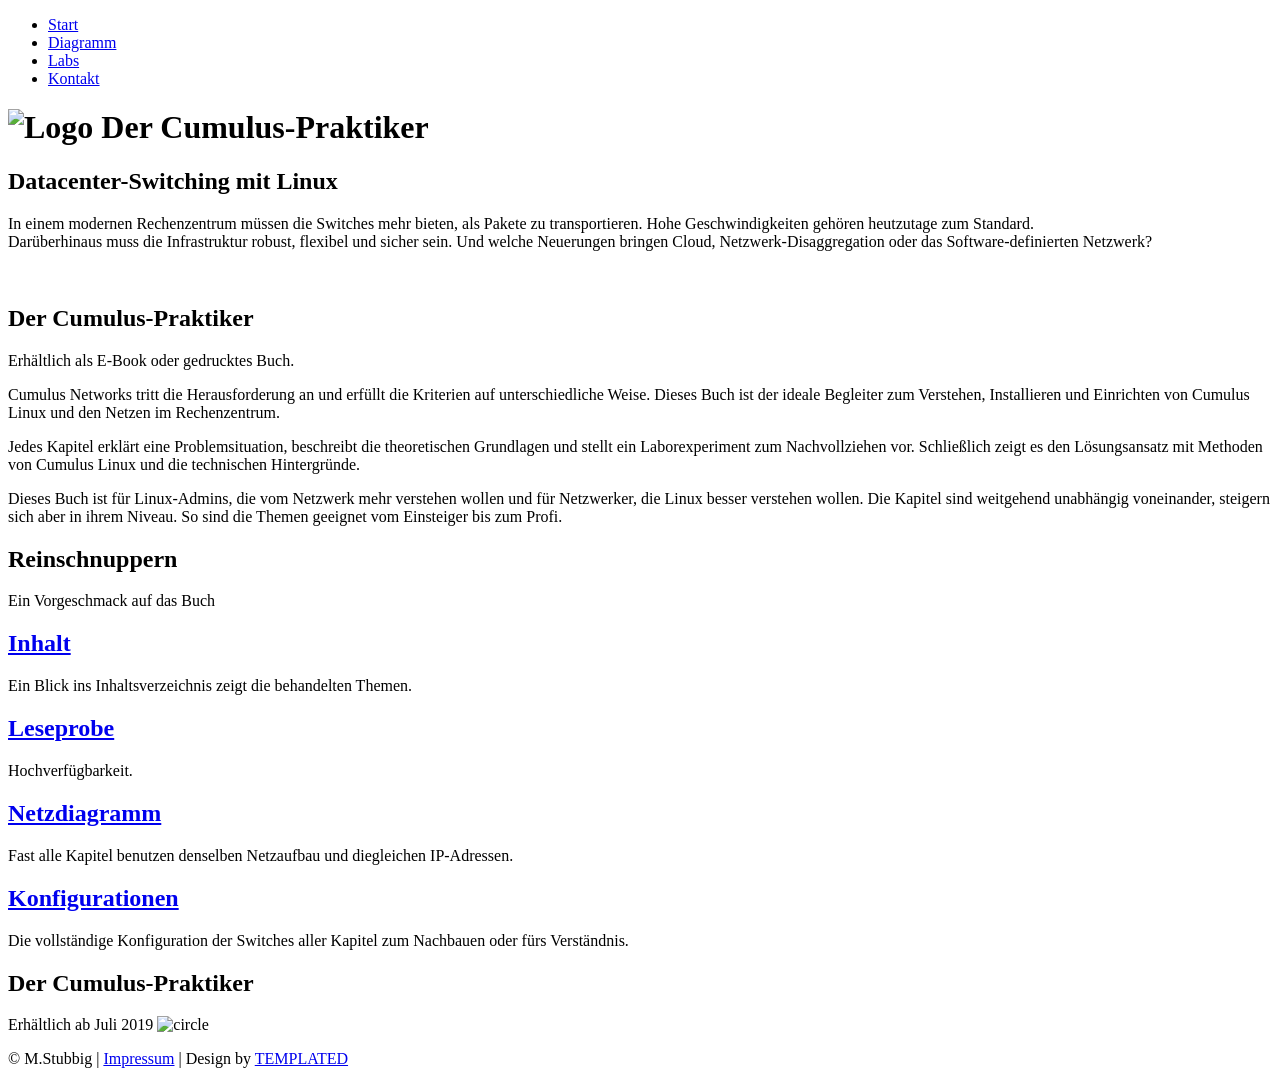
==== index.html @ 0a6387c3 "Initial" ====
<!DOCTYPE html PUBLIC "-//W3C//DTD XHTML 1.0 Strict//EN" "http://www.w3.org/TR/xhtml1/DTD/xhtml1-strict.dtd">
<!--
Design by TEMPLATED
http://templated.co
Released for free under the Creative Commons Attribution License

Name       : TwoColours 
Description: A two-column, fixed-width design with dark color scheme.
Version    : 1.0
Released   : 20130811

-->
<html xmlns="http://www.w3.org/1999/xhtml">
	<head>
		<meta http-equiv="Content-Type" content="text/html; charset=utf-8" />
		<title>Der Cumulus-Praktiker</title>
		<meta name="keywords" content="" />
		<meta name="description" content="" />
		<link href="http://fonts.googleapis.com/css?family=Source+Sans+Pro:200,300,400,600,700,900" rel="stylesheet" />
		<link href="css/default.css" rel="stylesheet" type="text/css" media="all" />
		<link href="css/fonts.css" rel="stylesheet" type="text/css" media="all" />
	</head>

	<body>
		<div id="header">
			<div id="menu" class="container">
				<ul>
					<li class="current_page_item"><a href="#" accesskey="1" title="">Start</a></li>
					<li><a href="Netzdiagramm.png" title="Netzdiagramm">Diagramm</a></li>
					<li><a href="https://github.com/der-cumulus-praktiker/der-cumulus-praktiker.github.io/tree/master/Kapitel" title="">Labs</a></li>
					<li><a href="mailto:der.cumulus.praktiker@gmail.com" title="Kontakt">Kontakt</a></li>
				</ul>
			</div>
		</div>

		<div id="logo" class="container">
			<h1>
				<img src="images/logo_256.png" width="64" alt="Logo" />
				<span>Der Cumulus-Praktiker</span>
			</h1>
		</div>

		<div id="page" class="container">
			<div id="content">
				<div class="title">
					<h2>Datacenter-Switching mit Linux</h2>
				</div>
				<p>In einem modernen Rechenzentrum müssen die Switches mehr bieten, als Pakete zu transportieren. Hohe Geschwindigkeiten gehören heutzutage zum Standard.<br/>
				Darüberhinaus muss die Infrastruktur robust, flexibel und sicher sein. Und welche Neuerungen bringen Cloud, Netzwerk-Disaggregation oder das Software-definierten Netzwerk?</p>
			</div>

			<div id="sidebar">
				<img src="images/cover.png" alt="" />
			</div>
		</div>


		<div id="portfolio-wrapper">
			<div id="portfolio" class="container">
				<div class="major">
					<h2>Der Cumulus-Praktiker</h2>
					<span class="byline">Erh&auml;ltlich als E-Book oder gedrucktes Buch.</span>
					<p>Cumulus Networks tritt die Herausforderung an und erfüllt die Kriterien auf unterschiedliche Weise. Dieses Buch ist der ideale Begleiter zum Verstehen, Installieren und Einrichten von Cumulus Linux und den Netzen im Rechenzentrum.</p>

					<p>Jedes Kapitel erklärt eine Problemsituation, beschreibt die theoretischen Grundlagen und stellt ein Laborexperiment zum Nachvollziehen vor. Schließlich zeigt es den Lösungsansatz mit Methoden von Cumulus Linux und die technischen Hintergründe.</p>

					<p>Dieses Buch ist für Linux-Admins, die vom Netzwerk mehr verstehen wollen und für Netzwerker, die Linux besser verstehen wollen. Die Kapitel sind weitgehend unabhängig voneinander, steigern sich aber in ihrem Niveau. So sind die Themen geeignet vom Einsteiger bis zum Profi.</p>
				</div>
			</div>
		</div>


		<div id="featured-wrapper">
			<div id="featured" class="container">
				<div class="major">
					<h2>Reinschnuppern</h2>
					<span class="byline">Ein Vorgeschmack auf das Buch</span>
				</div>
				<div class="column1">
					<span class="icon icon-list-ol"></span>
					<div class="title">
						<h2><a href="Inhaltsverzeichnis.pdf">Inhalt</a></h2>
						<span class="byline">Ein Blick ins Inhaltsverzeichnis zeigt die behandelten Themen.</span>
					</div>
				</div>
				<div class="column2">
					<span class="icon icon-book"></span>
					<div class="title">
						<h2><a href="Leseprobe_12carp.pdf">Leseprobe</a></h2>
						<span class="byline">Hochverf&uuml;gbarkeit.</span>
					</div>
				</div>
				<div class="column3">
					<span class="icon icon-globe"></span>
					<div class="title">
						<h2><a href="Netzdiagramm.pdf">Netzdiagramm</a></h2>
						<span class="byline">Fast alle Kapitel benutzen denselben Netzaufbau und diegleichen IP-Adressen.</span>
					</div>
				</div>
				<div class="column4">
					<span class="icon icon-asterisk"></span>
					<div class="title">
						<h2><a href="https://github.com/der-cumulus-praktiker/der-cumulus-praktiker.github.io/tree/master/Kapitel">Konfigurationen</a></h2>
						<span class="byline">Die vollst&auml;ndige Konfiguration der Switches aller Kapitel zum Nachbauen oder f&uuml;rs Verst&auml;ndnis.</span>
					</div>
				</div>
			</div>
		</div>


		<div id="copyright-wrapper">
			<div id="copyright" class="container">
				<div class="major">
					<h2>Der Cumulus-Praktiker</h2>
					<span class="byline">Erhältlich ab Juli 2019</span>
					<img src='images/logo_256.png' alt='circle' width='128px' />
				</div>
				<p>&copy; M.Stubbig | <a href="https://github.com/der-cumulus-praktiker/der-cumulus-praktiker.github.io/blob/master/Impressum.md">Impressum</a> | Design by <a href="http://templated.co" rel="nofollow">TEMPLATED</a></p>
			</div>
		</div>
	</body>
</html>
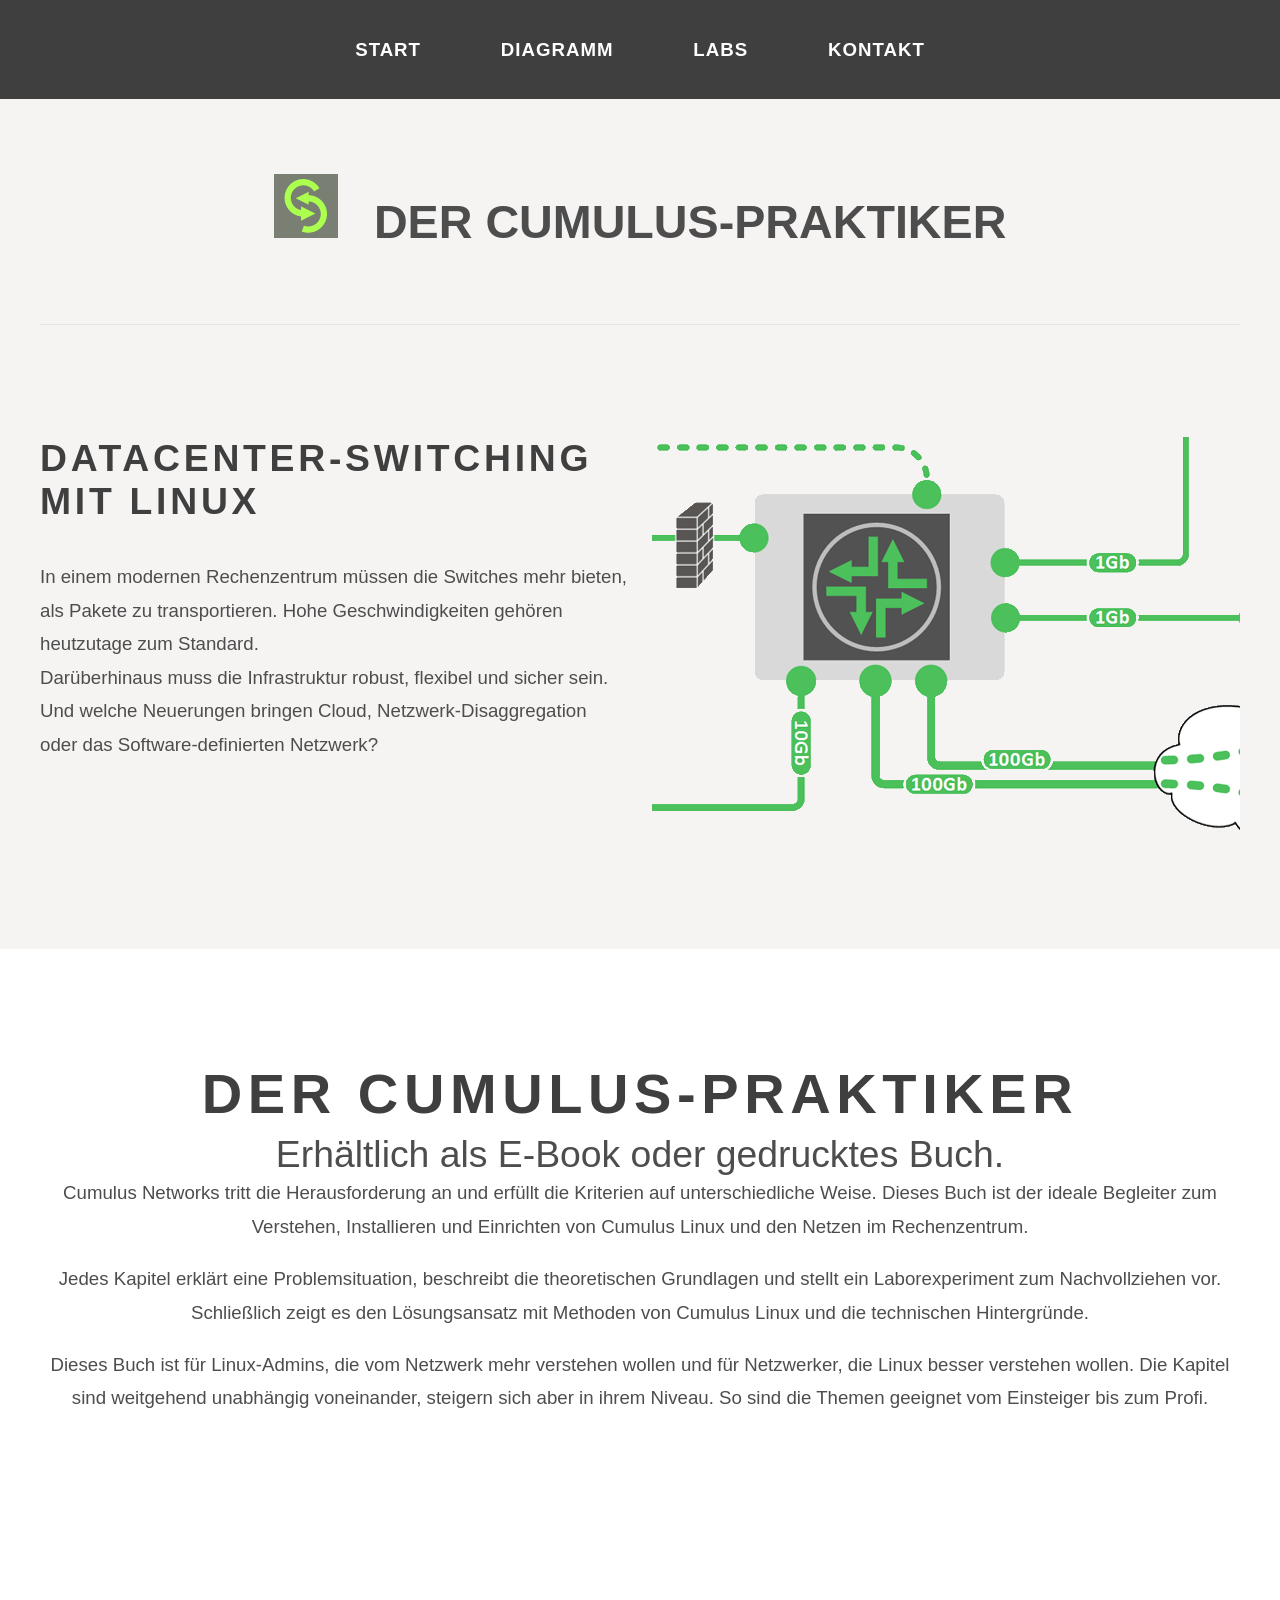
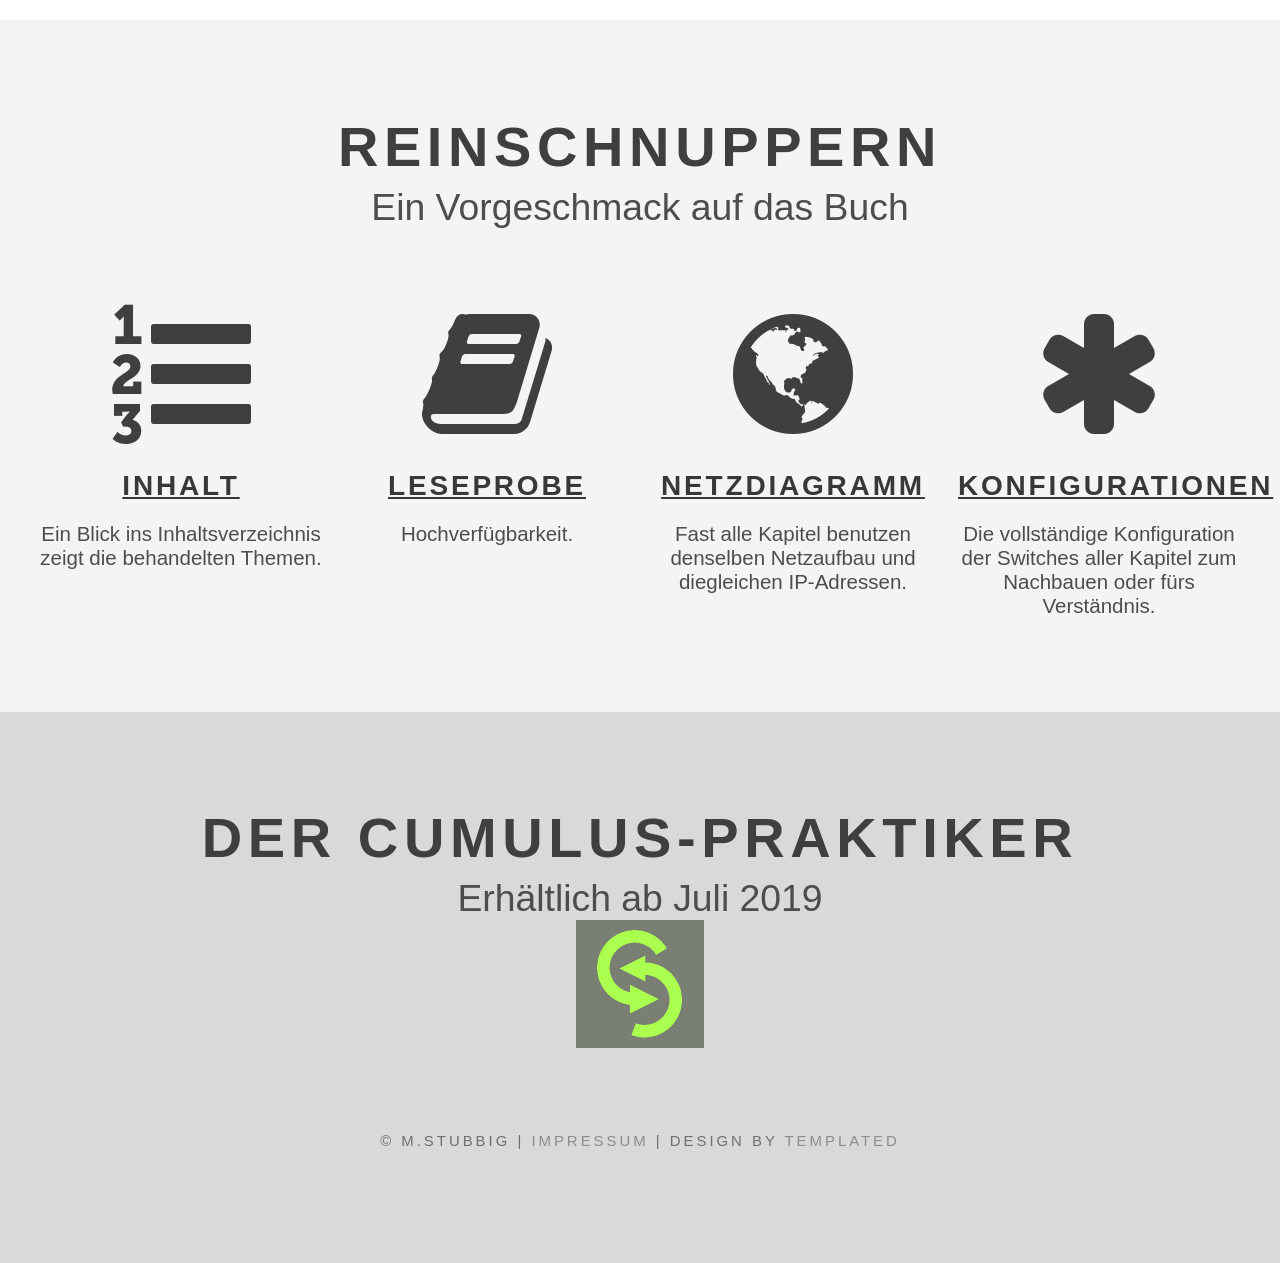
==== commit 2040bf1a: "Add files via upload" ====
--- a/index.html
+++ b/index.html
@@ -1,122 +1,122 @@
-<!DOCTYPE html PUBLIC "-//W3C//DTD XHTML 1.0 Strict//EN" "http://www.w3.org/TR/xhtml1/DTD/xhtml1-strict.dtd">
-<!--
-Design by TEMPLATED
-http://templated.co
-Released for free under the Creative Commons Attribution License
-
-Name       : TwoColours 
-Description: A two-column, fixed-width design with dark color scheme.
-Version    : 1.0
-Released   : 20130811
-
--->
-<html xmlns="http://www.w3.org/1999/xhtml">
-	<head>
-		<meta http-equiv="Content-Type" content="text/html; charset=utf-8" />
-		<title>Der Cumulus-Praktiker</title>
-		<meta name="keywords" content="" />
-		<meta name="description" content="" />
-		<link href="http://fonts.googleapis.com/css?family=Source+Sans+Pro:200,300,400,600,700,900" rel="stylesheet" />
-		<link href="css/default.css" rel="stylesheet" type="text/css" media="all" />
-		<link href="css/fonts.css" rel="stylesheet" type="text/css" media="all" />
-	</head>
-
-	<body>
-		<div id="header">
-			<div id="menu" class="container">
-				<ul>
-					<li class="current_page_item"><a href="#" accesskey="1" title="">Start</a></li>
-					<li><a href="Netzdiagramm.png" title="Netzdiagramm">Diagramm</a></li>
-					<li><a href="https://github.com/der-cumulus-praktiker/der-cumulus-praktiker.github.io/tree/master/Kapitel" title="">Labs</a></li>
-					<li><a href="mailto:der.cumulus.praktiker@gmail.com" title="Kontakt">Kontakt</a></li>
-				</ul>
-			</div>
-		</div>
-
-		<div id="logo" class="container">
-			<h1>
-				<img src="images/logo_256.png" width="64" alt="Logo" />
-				<span>Der Cumulus-Praktiker</span>
-			</h1>
-		</div>
-
-		<div id="page" class="container">
-			<div id="content">
-				<div class="title">
-					<h2>Datacenter-Switching mit Linux</h2>
-				</div>
-				<p>In einem modernen Rechenzentrum müssen die Switches mehr bieten, als Pakete zu transportieren. Hohe Geschwindigkeiten gehören heutzutage zum Standard.<br/>
-				Darüberhinaus muss die Infrastruktur robust, flexibel und sicher sein. Und welche Neuerungen bringen Cloud, Netzwerk-Disaggregation oder das Software-definierten Netzwerk?</p>
-			</div>
-
-			<div id="sidebar">
-				<img src="images/cover.png" alt="" />
-			</div>
-		</div>
-
-
-		<div id="portfolio-wrapper">
-			<div id="portfolio" class="container">
-				<div class="major">
-					<h2>Der Cumulus-Praktiker</h2>
-					<span class="byline">Erh&auml;ltlich als E-Book oder gedrucktes Buch.</span>
-					<p>Cumulus Networks tritt die Herausforderung an und erfüllt die Kriterien auf unterschiedliche Weise. Dieses Buch ist der ideale Begleiter zum Verstehen, Installieren und Einrichten von Cumulus Linux und den Netzen im Rechenzentrum.</p>
-
-					<p>Jedes Kapitel erklärt eine Problemsituation, beschreibt die theoretischen Grundlagen und stellt ein Laborexperiment zum Nachvollziehen vor. Schließlich zeigt es den Lösungsansatz mit Methoden von Cumulus Linux und die technischen Hintergründe.</p>
-
-					<p>Dieses Buch ist für Linux-Admins, die vom Netzwerk mehr verstehen wollen und für Netzwerker, die Linux besser verstehen wollen. Die Kapitel sind weitgehend unabhängig voneinander, steigern sich aber in ihrem Niveau. So sind die Themen geeignet vom Einsteiger bis zum Profi.</p>
-				</div>
-			</div>
-		</div>
-
-
-		<div id="featured-wrapper">
-			<div id="featured" class="container">
-				<div class="major">
-					<h2>Reinschnuppern</h2>
-					<span class="byline">Ein Vorgeschmack auf das Buch</span>
-				</div>
-				<div class="column1">
-					<span class="icon icon-list-ol"></span>
-					<div class="title">
-						<h2><a href="Inhaltsverzeichnis.pdf">Inhalt</a></h2>
-						<span class="byline">Ein Blick ins Inhaltsverzeichnis zeigt die behandelten Themen.</span>
-					</div>
-				</div>
-				<div class="column2">
-					<span class="icon icon-book"></span>
-					<div class="title">
-						<h2><a href="Leseprobe_12carp.pdf">Leseprobe</a></h2>
-						<span class="byline">Hochverf&uuml;gbarkeit.</span>
-					</div>
-				</div>
-				<div class="column3">
-					<span class="icon icon-globe"></span>
-					<div class="title">
-						<h2><a href="Netzdiagramm.pdf">Netzdiagramm</a></h2>
-						<span class="byline">Fast alle Kapitel benutzen denselben Netzaufbau und diegleichen IP-Adressen.</span>
-					</div>
-				</div>
-				<div class="column4">
-					<span class="icon icon-asterisk"></span>
-					<div class="title">
-						<h2><a href="https://github.com/der-cumulus-praktiker/der-cumulus-praktiker.github.io/tree/master/Kapitel">Konfigurationen</a></h2>
-						<span class="byline">Die vollst&auml;ndige Konfiguration der Switches aller Kapitel zum Nachbauen oder f&uuml;rs Verst&auml;ndnis.</span>
-					</div>
-				</div>
-			</div>
-		</div>
-
-
-		<div id="copyright-wrapper">
-			<div id="copyright" class="container">
-				<div class="major">
-					<h2>Der Cumulus-Praktiker</h2>
-					<span class="byline">Erhältlich ab Juli 2019</span>
-					<img src='images/logo_256.png' alt='circle' width='128px' />
-				</div>
-				<p>&copy; M.Stubbig | <a href="https://github.com/der-cumulus-praktiker/der-cumulus-praktiker.github.io/blob/master/Impressum.md">Impressum</a> | Design by <a href="http://templated.co" rel="nofollow">TEMPLATED</a></p>
-			</div>
-		</div>
-	</body>
-</html>
+<!DOCTYPE html PUBLIC "-//W3C//DTD XHTML 1.0 Strict//EN" "http://www.w3.org/TR/xhtml1/DTD/xhtml1-strict.dtd">
+<!--
+Design by TEMPLATED
+http://templated.co
+Released for free under the Creative Commons Attribution License
+
+Name       : TwoColours 
+Description: A two-column, fixed-width design with dark color scheme.
+Version    : 1.0
+Released   : 20130811
+
+-->
+<html xmlns="http://www.w3.org/1999/xhtml">
+	<head>
+		<meta http-equiv="Content-Type" content="text/html; charset=utf-8" />
+		<title>Der Cumulus-Praktiker</title>
+		<meta name="keywords" content="" />
+		<meta name="description" content="" />
+		<link href="http://fonts.googleapis.com/css?family=Source+Sans+Pro:200,300,400,600,700,900" rel="stylesheet" />
+		<link href="css/default.css" rel="stylesheet" type="text/css" media="all" />
+		<link href="css/fonts.css" rel="stylesheet" type="text/css" media="all" />
+	</head>
+
+	<body>
+		<div id="header">
+			<div id="menu" class="container">
+				<ul>
+					<li class="current_page_item"><a href="#" accesskey="1" title="">Start</a></li>
+					<li><a href="Netzdiagramm.png" title="Netzdiagramm">Diagramm</a></li>
+					<li><a href="https://github.com/der-cumulus-praktiker/der-cumulus-praktiker.github.io/tree/master/Kapitel" title="">Labs</a></li>
+					<li><a href="mailto:der.cumulus.praktiker@gmail.com" title="Kontakt">Kontakt</a></li>
+				</ul>
+			</div>
+		</div>
+
+		<div id="logo" class="container">
+			<h1>
+				<img src="images/logo_256.png" width="64" alt="Logo" />
+				<span>Der Cumulus-Praktiker</span>
+			</h1>
+		</div>
+
+		<div id="page" class="container">
+			<div id="content">
+				<div class="title">
+					<h2>Datacenter-Switching mit Linux</h2>
+				</div>
+				<p>In einem modernen Rechenzentrum müssen die Switches mehr bieten, als Pakete zu transportieren. Hohe Geschwindigkeiten gehören heutzutage zum Standard.<br/>
+				Darüberhinaus muss die Infrastruktur robust, flexibel und sicher sein. Und welche Neuerungen bringen Cloud, Netzwerk-Disaggregation oder das Software-definierten Netzwerk?</p>
+			</div>
+
+			<div id="sidebar">
+				<img src="images/cover.png" alt="" />
+			</div>
+		</div>
+
+
+		<div id="portfolio-wrapper">
+			<div id="portfolio" class="container">
+				<div class="major">
+					<h2>Der Cumulus-Praktiker</h2>
+					<span class="byline">Erh&auml;ltlich als E-Book oder gedrucktes Buch.</span>
+					<p>Cumulus Networks tritt die Herausforderung an und erfüllt die Kriterien auf unterschiedliche Weise. Dieses Buch ist der ideale Begleiter zum Verstehen, Installieren und Einrichten von Cumulus Linux und den Netzen im Rechenzentrum.</p>
+
+					<p>Jedes Kapitel erklärt eine Problemsituation, beschreibt die theoretischen Grundlagen und stellt ein Laborexperiment zum Nachvollziehen vor. Schließlich zeigt es den Lösungsansatz mit Methoden von Cumulus Linux und die technischen Hintergründe.</p>
+
+					<p>Dieses Buch ist für Linux-Admins, die vom Netzwerk mehr verstehen wollen und für Netzwerker, die Linux besser verstehen wollen. Die Kapitel sind weitgehend unabhängig voneinander, steigern sich aber in ihrem Niveau. So sind die Themen geeignet vom Einsteiger bis zum Profi.</p>
+				</div>
+			</div>
+		</div>
+
+
+		<div id="featured-wrapper">
+			<div id="featured" class="container">
+				<div class="major">
+					<h2>Reinschnuppern</h2>
+					<span class="byline">Ein Vorgeschmack auf das Buch</span>
+				</div>
+				<div class="column1">
+					<span class="icon icon-list-ol"></span>
+					<div class="title">
+						<h2><a href="Inhaltsverzeichnis.pdf">Inhalt</a></h2>
+						<span class="byline">Ein Blick ins Inhaltsverzeichnis zeigt die behandelten Themen.</span>
+					</div>
+				</div>
+				<div class="column2">
+					<span class="icon icon-book"></span>
+					<div class="title">
+						<h2><a href="Leseprobe_8_linkagg.pdf">Leseprobe</a></h2>
+						<span class="byline">Hochverf&uuml;gbarkeit.</span>
+					</div>
+				</div>
+				<div class="column3">
+					<span class="icon icon-globe"></span>
+					<div class="title">
+						<h2><a href="Netzdiagramm.pdf">Netzdiagramm</a></h2>
+						<span class="byline">Fast alle Kapitel benutzen denselben Netzaufbau und diegleichen IP-Adressen.</span>
+					</div>
+				</div>
+				<div class="column4">
+					<span class="icon icon-asterisk"></span>
+					<div class="title">
+						<h2><a href="https://github.com/der-cumulus-praktiker/der-cumulus-praktiker.github.io/tree/master/Kapitel">Konfigurationen</a></h2>
+						<span class="byline">Die vollst&auml;ndige Konfiguration der Switches aller Kapitel zum Nachbauen oder f&uuml;rs Verst&auml;ndnis.</span>
+					</div>
+				</div>
+			</div>
+		</div>
+
+
+		<div id="copyright-wrapper">
+			<div id="copyright" class="container">
+				<div class="major">
+					<h2>Der Cumulus-Praktiker</h2>
+					<span class="byline">Erhältlich ab Juli 2019</span>
+					<img src='images/logo_256.png' alt='circle' width='128px' />
+				</div>
+				<p>&copy; M.Stubbig | <a href="https://github.com/der-cumulus-praktiker/der-cumulus-praktiker.github.io/blob/master/Impressum.md">Impressum</a> | Design by <a href="http://templated.co" rel="nofollow">TEMPLATED</a></p>
+			</div>
+		</div>
+	</body>
+</html>
--- a/css/default.css
+++ b/css/default.css
@@ -0,0 +1,324 @@
+html, body {
+	height: 100%;
+}
+	
+body {
+	margin: 0px;
+	padding: 0px;
+	background: #F6F4F3;
+	font-family: 'Source Sans Pro', sans-serif;
+	font-size: 14pt;
+	font-weight: 400;
+	color: #4E4D4D;
+}
+	
+h1, h2, h3 {
+	margin: 0;
+	padding: 0;
+}
+	
+p, ol, ul {
+	margin-top: 0;
+}
+	
+ol, ul {
+	padding: 0;
+	list-style: none;
+}
+	
+p {
+	line-height: 180%;
+}
+	
+a {
+	color: #383838;
+}
+	
+a:hover {
+	text-decoration: none;
+}
+	
+.container {
+	width: 1200px;
+	margin: 0px auto;
+}
+
+.image {
+	display: inline-block;
+}
+	
+.image img {
+	display: block;
+	width: 100%;
+}
+	
+.image-full {
+	display: block;
+	width: 100%;
+	margin: 0 0 0 0;
+}
+	
+.image-left {
+	float: left;
+	margin: 0 2em 2em 0;
+}
+	
+.image-centered {
+	display: block;
+	margin: 0 0 2em 0;
+}
+	
+.image-centered img {
+	margin: 0 auto;
+	width: auto;
+}
+
+ul.contact {
+	overflow:  hidden;
+	margin: 0em 0 3em 0;
+	padding-top: 1em;
+	text-align: center;
+}
+	
+ul.contact li {
+	display: inline-block;
+	padding: 0em 0.30em;
+	font-size: 1em;
+}
+	
+ul.contact li span {
+	display: none;
+	margin: 0;
+	padding: 0;
+}
+	
+ul.contact li a {
+	color: #FFF;
+}
+	
+ul.contact li a:before {
+	display: inline-block;
+	background: #3f3f3f;
+	width: 40px;
+	height: 40px;
+	line-height: 40px;
+	border-radius: 20px;
+	text-align: center;
+	color: #FFFFFF;
+}
+
+.major {
+	overflow: hidden;
+	margin-bottom: 4em;
+	text-align: center;
+}
+	
+.major h2 {
+	letter-spacing: 0.10em;
+	text-transform: uppercase;
+	font-size: 3em;
+	font-weight: 700;
+	color: #3f3f3f;
+}
+
+.major .byline {
+	display: block;
+	padding-top: 0.2em;
+	font-weight: 300;
+	font-size: 2em;
+}
+
+.title {
+	text-align: center;
+}
+	
+.title h2 {
+	letter-spacing: 0.10em;
+	text-transform: uppercase;
+	font-weight: 700;
+	color: #3f3f3f;
+}
+
+.title .byline {
+	display: block;
+	padding-top: 1em;
+	font-weight: 300;
+	font-size: 1.1em;
+}
+
+.button {
+	display: inline-block;
+	margin: 1em 0em;
+	padding: 1em 3em 1em 3em;
+	background: #3f3f3f;
+	letter-spacing: 0.20em;
+	text-decoration: none;
+	text-align: center;
+	text-transform: uppercase;
+	font-weight: 400;
+	font-size: 0.90em;
+	color: #FFF;
+}
+	
+#header {
+	background: #3f3f3f;
+}
+
+#logo {
+	padding: 4em 0em;
+	text-transform: uppercase;
+}
+
+#logo h1 {
+	text-align: center;
+	font-weight: 900;
+	font-size: 2.5em;
+}
+	
+#logo span {
+	padding: 0em 0em 0em 0.5em;
+}
+	
+#logo a {
+	color: #3f3f3f;
+}
+
+#menu ul {
+	margin: 0;
+	padding: 20px 0px 20px 0px;
+	list-style: none;
+	line-height: normal;
+	text-align: center;
+}
+	
+#menu li {
+	display: inline-block;
+}
+	
+#menu a {
+	display: block;
+	padding: 1em 2em;
+	letter-spacing: 1px;
+	text-decoration: none;
+	text-transform: uppercase;
+	font-size: 1em;
+	font-weight: 700;
+	color: #FFF;
+}
+	
+#page {
+	overflow: hidden;
+	padding: 6em 0em;
+	border-top: 1px solid #E5E5E5;
+}
+
+#content {
+	float: left;
+	width: 588px;
+}
+	
+#content .title {
+	padding-bottom: 2em;
+	text-align: left;
+}
+	
+#content h2 {
+	font-size: 2em;
+}
+	
+#content .byline {
+	padding-top: 0;
+	font-size: 1.5em;
+}
+
+#sidebar {
+	float: right;
+	width: 588px;
+}
+
+#copyright-wrapper {
+	background: #d9d9d9;
+}
+
+#copyright {
+	overflow: hidden;
+	padding: 5em 0em;
+}
+	
+#copyright p {
+	letter-spacing: 0.20em;
+	text-align: center;
+	text-transform: uppercase;
+	font-size: 0.80em;
+	color: #6F6F6F;
+}
+	
+#copyright a {
+	text-decoration: none;
+	color: #8C8C8C;
+}
+
+#featured-wrapper {
+	overflow: hidden;
+	padding: 5em 0em;
+}
+	
+#featured h2 {
+	text-align: center;
+}
+
+#featured .icon {
+	position: relative;
+	display: block;
+	margin: 0px auto 20px auto;
+	line-height:  normal;
+	font-size: 6em;
+	text-align: center;
+	color: #3f3f3f;
+}
+
+	.column1,
+	.column2,
+	.column3,
+	.column4
+	{
+		width: 282px;
+	}
+	
+	.column1,
+	.column2
+	{
+		float: left;
+		margin-right: 24px;
+	}
+	
+.column3 {
+	float: left;
+}
+	
+.column4 {
+	float: right;
+}
+
+#portfolio-wrapper {
+	padding: 6em 0em;
+	background: #FFF;
+}
+	
+#portfolio {
+	overflow: hidden;
+	text-align: center;
+}
+	
+#portfolio img {
+	margin: 0;
+	padding: 0;
+}
+	
+#portfolio .box {
+	padding: 30px;
+	background: #FFF;
+	border-bottom: 2px solid #7C7C7C;
+	border-right: 1px solid #DADADA;
+	border-left: 1px solid #DADADA;
+}
--- a/css/fonts.css
+++ b/css/fonts.css
@@ -0,0 +1,378 @@
+@charset 'UTF-8';
+
+@font-face
+{
+	font-family: 'FontAwesome';
+	src: url('https://maxcdn.bootstrapcdn.com/font-awesome/4.7.0/fonts/fontawesome-webfont.eot?v=3.0.1');
+	src: url('https://maxcdn.bootstrapcdn.com/font-awesome/4.7.0/fonts/fontawesome-webfont.eot?#iefix&v=3.0.1') format('embedded-opentype'),
+	     url('https://maxcdn.bootstrapcdn.com/font-awesome/4.7.0/fonts/fontawesome-webfont.woff?v=3.0.1') format('woff'),
+	     url('https://maxcdn.bootstrapcdn.com/font-awesome/4.7.0/fonts/fontawesome-webfont.ttf?v=3.0.1') format('truetype'),
+	     url('https://maxcdn.bootstrapcdn.com/font-awesome/4.7.0/fonts/fontawesome-webfont.svg#FontAwesome') format('svg');
+	font-weight: normal;
+	font-style: normal;
+}
+
+@font-face
+{
+	font-family: 'Font-Awesome-Social';
+	src: url('https://github.com/rymohr/more-font-awesome-rails/raw/master/vendor/assets/fonts/fontawesome-social-webfont.eot');
+	src: url('https://github.com/rymohr/more-font-awesome-rails/raw/master/vendor/assets/fonts/fontawesome-social-webfont.eot?#iefix') format('embedded-opentype'),
+	     url('https://github.com/rymohr/more-font-awesome-rails/raw/master/vendor/assets/fonts/fontawesome-social-webfont.woff') format('woff'),
+		 url('https://github.com/rymohr/more-font-awesome-rails/raw/master/vendor/assets/fonts/fontawesome-social-webfont.ttf') format('truetype'),
+		 url('https://github.com/rymohr/more-font-awesome-rails/raw/master/vendor/assets/fonts/fontawesome-social-webfont.svg#Font-Awesome-More') format('svg');
+	font-weight: normal;
+	font-style: normal;
+}
+
+/*********************************************************************************/
+/* Icons                                                                         */
+/*********************************************************************************/
+
+	/*
+		Powered by:
+		
+		Font Awesome (http://fortawesome.github.com/Font-Awesome/)
+		Font Awesome More (http://gregoryloucas.github.com/Font-Awesome-More/)
+	*/
+
+	.icon
+	{
+		text-decoration: none;
+	}
+
+		.icon:before
+		{
+			font-size: 1.25em;
+			text-decoration: none;
+			font-family: FontAwesome;
+			font-weight: normal;
+			font-style: normal;
+			-webkit-text-rendering: optimizeLegibility;
+			-moz-text-rendering: optimizeLegibility;
+			-ms-text-rendering: optimizeLegibility;
+			-o-text-rendering: optimizeLegibility;
+			text-rendering: optimizeLegibility;
+			-webkit-font-smoothing: antialiased;
+			-moz-font-smoothing: antialiased;
+			-ms-font-smoothing: antialiased;
+			-o-font-smoothing: antialiased;
+			font-smoothing: antialiased;
+			-webkit-font-feature-settings: "liga" 1, "dlig" 1;
+			-moz-font-feature-settings: "liga=1, dlig=1";
+			-ms-font-feature-settings: "liga" 1, "dlig" 1;
+			-o-font-feature-settings: "liga" 1, "dlig" 1;
+			font-feature-settings: "liga" 1, "dlig" 1;
+		}
+
+		.icon-glass:before                { content: "\f000"; }
+		.icon-music:before                { content: "\f001"; }
+		.icon-search:before               { content: "\f002"; }
+		.icon-envelope:before             { content: "\f003"; }
+		.icon-heart:before                { content: "\f004"; }
+		.icon-star:before                 { content: "\f005"; }
+		.icon-star-empty:before           { content: "\f006"; }
+		.icon-user:before                 { content: "\f007"; }
+		.icon-film:before                 { content: "\f008"; }
+		.icon-th-large:before             { content: "\f009"; }
+		.icon-th:before                   { content: "\f00a"; }
+		.icon-th-list:before              { content: "\f00b"; }
+		.icon-ok:before                   { content: "\f00c"; }
+		.icon-remove:before               { content: "\f00d"; }
+		.icon-zoom-in:before              { content: "\f00e"; }
+
+		.icon-zoom-out:before             { content: "\f010"; }
+		.icon-off:before                  { content: "\f011"; }
+		.icon-signal:before               { content: "\f012"; }
+		.icon-cog:before                  { content: "\f013"; }
+		.icon-trash:before                { content: "\f014"; }
+		.icon-home:before                 { content: "\f015"; }
+		.icon-file:before                 { content: "\f016"; }
+		.icon-time:before                 { content: "\f017"; }
+		.icon-road:before                 { content: "\f018"; }
+		.icon-download-alt:before         { content: "\f019"; }
+		.icon-download:before             { content: "\f01a"; }
+		.icon-upload:before               { content: "\f01b"; }
+		.icon-inbox:before                { content: "\f01c"; }
+		.icon-play-circle:before          { content: "\f01d"; }
+		.icon-repeat:before               { content: "\f01e"; }
+
+		/* \f020 doesn't work in Safari. all shifted one down */
+		.icon-refresh:before              { content: "\f021"; }
+		.icon-list-alt:before             { content: "\f022"; }
+		.icon-lock:before                 { content: "\f023"; }
+		.icon-flag:before                 { content: "\f024"; }
+		.icon-headphones:before           { content: "\f025"; }
+		.icon-volume-off:before           { content: "\f026"; }
+		.icon-volume-down:before          { content: "\f027"; }
+		.icon-volume-up:before            { content: "\f028"; }
+		.icon-qrcode:before               { content: "\f029"; }
+		.icon-barcode:before              { content: "\f02a"; }
+		.icon-tag:before                  { content: "\f02b"; }
+		.icon-tags:before                 { content: "\f02c"; }
+		.icon-book:before                 { content: "\f02d"; }
+		.icon-bookmark:before             { content: "\f02e"; }
+		.icon-print:before                { content: "\f02f"; }
+
+		.icon-camera:before               { content: "\f030"; }
+		.icon-font:before                 { content: "\f031"; }
+		.icon-bold:before                 { content: "\f032"; }
+		.icon-italic:before               { content: "\f033"; }
+		.icon-text-height:before          { content: "\f034"; }
+		.icon-text-width:before           { content: "\f035"; }
+		.icon-align-left:before           { content: "\f036"; }
+		.icon-align-center:before         { content: "\f037"; }
+		.icon-align-right:before          { content: "\f038"; }
+		.icon-align-justify:before        { content: "\f039"; }
+		.icon-list:before                 { content: "\f03a"; }
+		.icon-indent-left:before          { content: "\f03b"; }
+		.icon-indent-right:before         { content: "\f03c"; }
+		.icon-facetime-video:before       { content: "\f03d"; }
+		.icon-picture:before              { content: "\f03e"; }
+
+		.icon-pencil:before               { content: "\f040"; }
+		.icon-map-marker:before           { content: "\f041"; }
+		.icon-adjust:before               { content: "\f042"; }
+		.icon-tint:before                 { content: "\f043"; }
+		.icon-edit:before                 { content: "\f044"; }
+		.icon-share:before                { content: "\f045"; }
+		.icon-check:before                { content: "\f046"; }
+		.icon-move:before                 { content: "\f047"; }
+		.icon-step-backward:before        { content: "\f048"; }
+		.icon-fast-backward:before        { content: "\f049"; }
+		.icon-backward:before             { content: "\f04a"; }
+		.icon-play:before                 { content: "\f04b"; }
+		.icon-pause:before                { content: "\f04c"; }
+		.icon-stop:before                 { content: "\f04d"; }
+		.icon-forward:before              { content: "\f04e"; }
+
+		.icon-fast-forward:before         { content: "\f050"; }
+		.icon-step-forward:before         { content: "\f051"; }
+		.icon-eject:before                { content: "\f052"; }
+		.icon-chevron-left:before         { content: "\f053"; }
+		.icon-chevron-right:before        { content: "\f054"; }
+		.icon-plus-sign:before            { content: "\f055"; }
+		.icon-minus-sign:before           { content: "\f056"; }
+		.icon-remove-sign:before          { content: "\f057"; }
+		.icon-ok-sign:before              { content: "\f058"; }
+		.icon-question-sign:before        { content: "\f059"; }
+		.icon-info-sign:before            { content: "\f05a"; }
+		.icon-screenshot:before           { content: "\f05b"; }
+		.icon-remove-circle:before        { content: "\f05c"; }
+		.icon-ok-circle:before            { content: "\f05d"; }
+		.icon-ban-circle:before           { content: "\f05e"; }
+
+		.icon-arrow-left:before           { content: "\f060"; }
+		.icon-arrow-right:before          { content: "\f061"; }
+		.icon-arrow-up:before             { content: "\f062"; }
+		.icon-arrow-down:before           { content: "\f063"; }
+		.icon-share-alt:before            { content: "\f064"; }
+		.icon-resize-full:before          { content: "\f065"; }
+		.icon-resize-small:before         { content: "\f066"; }
+		.icon-plus:before                 { content: "\f067"; }
+		.icon-minus:before                { content: "\f068"; }
+		.icon-asterisk:before             { content: "\f069"; }
+		.icon-exclamation-sign:before     { content: "\f06a"; }
+		.icon-gift:before                 { content: "\f06b"; }
+		.icon-leaf:before                 { content: "\f06c"; }
+		.icon-fire:before                 { content: "\f06d"; }
+		.icon-eye-open:before             { content: "\f06e"; }
+
+		.icon-eye-close:before            { content: "\f070"; }
+		.icon-warning-sign:before         { content: "\f071"; }
+		.icon-plane:before                { content: "\f072"; }
+		.icon-calendar:before             { content: "\f073"; }
+		.icon-random:before               { content: "\f074"; }
+		.icon-comment:before              { content: "\f075"; }
+		.icon-magnet:before               { content: "\f076"; }
+		.icon-chevron-up:before           { content: "\f077"; }
+		.icon-chevron-down:before         { content: "\f078"; }
+		.icon-retweet:before              { content: "\f079"; }
+		.icon-shopping-cart:before        { content: "\f07a"; }
+		.icon-folder-close:before         { content: "\f07b"; }
+		.icon-folder-open:before          { content: "\f07c"; }
+		.icon-resize-vertical:before      { content: "\f07d"; }
+		.icon-resize-horizontal:before    { content: "\f07e"; }
+
+		.icon-bar-chart:before            { content: "\f080"; }
+		.icon-twitter-sign:before         { content: "\f081"; }
+		.icon-facebook-sign:before        { content: "\f082"; }
+		.icon-camera-retro:before         { content: "\f083"; }
+		.icon-key:before                  { content: "\f084"; }
+		.icon-cogs:before                 { content: "\f085"; }
+		.icon-comments:before             { content: "\f086"; }
+		.icon-thumbs-up:before            { content: "\f087"; }
+		.icon-thumbs-down:before          { content: "\f088"; }
+		.icon-star-half:before            { content: "\f089"; }
+		.icon-heart-empty:before          { content: "\f08a"; }
+		.icon-signout:before              { content: "\f08b"; }
+		.icon-linkedin-sign:before        { content: "\f08c"; }
+		.icon-pushpin:before              { content: "\f08d"; }
+		.icon-external-link:before        { content: "\f08e"; }
+
+		.icon-signin:before               { content: "\f090"; }
+		.icon-trophy:before               { content: "\f091"; }
+		.icon-github-sign:before          { content: "\f092"; }
+		.icon-upload-alt:before           { content: "\f093"; }
+		.icon-lemon:before                { content: "\f094"; }
+		.icon-phone:before                { content: "\f095"; }
+		.icon-check-empty:before          { content: "\f096"; }
+		.icon-bookmark-empty:before       { content: "\f097"; }
+		.icon-phone-sign:before           { content: "\f098"; }
+		.icon-twitter:before              { content: "\f099"; }
+		.icon-facebook:before             { content: "\f09a"; }
+		.icon-github:before               { content: "\f09b"; }
+		.icon-unlock:before               { content: "\f09c"; }
+		.icon-credit-card:before          { content: "\f09d"; }
+		.icon-rss:before                  { content: "\f09e"; }
+
+		.icon-hdd:before                  { content: "\f0a0"; }
+		.icon-bullhorn:before             { content: "\f0a1"; }
+		.icon-bell:before                 { content: "\f0a2"; }
+		.icon-certificate:before          { content: "\f0a3"; }
+		.icon-hand-right:before           { content: "\f0a4"; }
+		.icon-hand-left:before            { content: "\f0a5"; }
+		.icon-hand-up:before              { content: "\f0a6"; }
+		.icon-hand-down:before            { content: "\f0a7"; }
+		.icon-circle-arrow-left:before    { content: "\f0a8"; }
+		.icon-circle-arrow-right:before   { content: "\f0a9"; }
+		.icon-circle-arrow-up:before      { content: "\f0aa"; }
+		.icon-circle-arrow-down:before    { content: "\f0ab"; }
+		.icon-globe:before                { content: "\f0ac"; }
+		.icon-wrench:before               { content: "\f0ad"; }
+		.icon-tasks:before                { content: "\f0ae"; }
+
+		.icon-filter:before               { content: "\f0b0"; }
+		.icon-briefcase:before            { content: "\f0b1"; }
+		.icon-fullscreen:before           { content: "\f0b2"; }
+
+		.icon-group:before                { content: "\f0c0"; }
+		.icon-link:before                 { content: "\f0c1"; }
+		.icon-cloud:before                { content: "\f0c2"; }
+		.icon-beaker:before               { content: "\f0c3"; }
+		.icon-cut:before                  { content: "\f0c4"; }
+		.icon-copy:before                 { content: "\f0c5"; }
+		.icon-paper-clip:before           { content: "\f0c6"; }
+		.icon-save:before                 { content: "\f0c7"; }
+		.icon-sign-blank:before           { content: "\f0c8"; }
+		.icon-reorder:before              { content: "\f0c9"; }
+		.icon-list-ul:before              { content: "\f0ca"; }
+		.icon-list-ol:before              { content: "\f0cb"; }
+		.icon-strikethrough:before        { content: "\f0cc"; }
+		.icon-underline:before            { content: "\f0cd"; }
+		.icon-table:before                { content: "\f0ce"; }
+
+		.icon-magic:before                { content: "\f0d0"; }
+		.icon-truck:before                { content: "\f0d1"; }
+		.icon-pinterest:before            { content: "\f0d2"; }
+		.icon-pinterest-sign:before       { content: "\f0d3"; }
+		.icon-google-plus-sign:before     { content: "\f0d4"; }
+		.icon-google-plus:before          { content: "\f0d5"; }
+		.icon-money:before                { content: "\f0d6"; }
+		.icon-caret-down:before           { content: "\f0d7"; }
+		.icon-caret-up:before             { content: "\f0d8"; }
+		.icon-caret-left:before           { content: "\f0d9"; }
+		.icon-caret-right:before          { content: "\f0da"; }
+		.icon-columns:before              { content: "\f0db"; }
+		.icon-sort:before                 { content: "\f0dc"; }
+		.icon-sort-down:before            { content: "\f0dd"; }
+		.icon-sort-up:before              { content: "\f0de"; }
+
+		.icon-envelope-alt:before         { content: "\f0e0"; }
+		.icon-linkedin:before             { content: "\f0e1"; }
+		.icon-undo:before                 { content: "\f0e2"; }
+		.icon-legal:before                { content: "\f0e3"; }
+		.icon-dashboard:before            { content: "\f0e4"; }
+		.icon-comment-alt:before          { content: "\f0e5"; }
+		.icon-comments-alt:before         { content: "\f0e6"; }
+		.icon-bolt:before                 { content: "\f0e7"; }
+		.icon-sitemap:before              { content: "\f0e8"; }
+		.icon-umbrella:before             { content: "\f0e9"; }
+		.icon-paste:before                { content: "\f0ea"; }
+		.icon-lightbulb:before            { content: "\f0eb"; }
+		.icon-exchange:before             { content: "\f0ec"; }
+		.icon-cloud-download:before       { content: "\f0ed"; }
+		.icon-cloud-upload:before         { content: "\f0ee"; }
+
+		.icon-user-md:before              { content: "\f0f0"; }
+		.icon-stethoscope:before          { content: "\f0f1"; }
+		.icon-suitcase:before             { content: "\f0f2"; }
+		.icon-bell-alt:before             { content: "\f0f3"; }
+		.icon-coffee:before               { content: "\f0f4"; }
+		.icon-food:before                 { content: "\f0f5"; }
+		.icon-file-alt:before             { content: "\f0f6"; }
+		.icon-building:before             { content: "\f0f7"; }
+		.icon-hospital:before             { content: "\f0f8"; }
+		.icon-ambulance:before            { content: "\f0f9"; }
+		.icon-medkit:before               { content: "\f0fa"; }
+		.icon-fighter-jet:before          { content: "\f0fb"; }
+		.icon-beer:before                 { content: "\f0fc"; }
+		.icon-h-sign:before               { content: "\f0fd"; }
+		.icon-plus-sign-alt:before        { content: "\f0fe"; }
+
+		.icon-double-angle-left:before    { content: "\f100"; }
+		.icon-double-angle-right:before   { content: "\f101"; }
+		.icon-double-angle-up:before      { content: "\f102"; }
+		.icon-double-angle-down:before    { content: "\f103"; }
+		.icon-angle-left:before           { content: "\f104"; }
+		.icon-angle-right:before          { content: "\f105"; }
+		.icon-angle-up:before             { content: "\f106"; }
+		.icon-angle-down:before           { content: "\f107"; }
+		.icon-desktop:before              { content: "\f108"; }
+		.icon-laptop:before               { content: "\f109"; }
+		.icon-tablet:before               { content: "\f10a"; }
+		.icon-mobile-phone:before         { content: "\f10b"; }
+		.icon-circle-blank:before         { content: "\f10c"; }
+		.icon-quote-left:before           { content: "\f10d"; }
+		.icon-quote-right:before          { content: "\f10e"; }
+
+		.icon-spinner:before              { content: "\f110"; }
+		.icon-circle:before               { content: "\f111"; }
+		.icon-reply:before                { content: "\f112"; }
+		.icon-github-alt:before           { content: "\f113"; }
+		.icon-folder-close-alt:before     { content: "\f114"; }
+		.icon-folder-open-alt:before      { content: "\f115"; }
+
+		.icon-blogger-sign:before,.icon-blogger:before,.icon-delicious:before,.icon-dribbble-sign:before,.icon-dribbble:before,.icon-dropbox:before,.icon-drupal:before,.icon-evernote-sign:before,.icon-evernote:before,.icon-flickr-sign:before,.icon-flickr:before,.icon-forrst-sign:before,.icon-forrst:before,.icon-foursquare-sign:before,.icon-foursquare:before,.icon-git-fork:before,.icon-hacker-news:before,.icon-instagram:before,.icon-lastfm-sign:before,.icon-lastfm:before,.icon-paypal:before,.icon-picasa-sign:before,.icon-picasa:before,.icon-reddit:before,.icon-share-this-sign:before,.icon-share-this:before,.icon-skype:before,.icon-soundcloud:before,.icon-spotify:before,.icon-stack-overflow:before,.icon-tumblr-sign:before,.icon-tumblr:before,.icon-vimeo-sign:before,.icon-vimeo:before,.icon-wordpress-sign:before,.icon-wordpress:before,.icon-yelp-sign:before,.icon-yelp:before,.icon-youtube-sign:before,.icon-youtube:before              {font-family:'Font-Awesome-Social'; }
+
+		.icon-dropbox:before              { content: "\f300"; }
+		.icon-drupal:before               { content: "\f301"; }
+		.icon-git-fork:before             { content: "\f302"; }
+		.icon-instagram:before            { content: "\f303"; }
+		.icon-share-this-sign:before      { content: "\f304"; }
+		.icon-share-this:before           { content: "\f305"; }
+		.icon-foursquare-sign:before      { content: "\f306"; }
+		.icon-foursquare:before           { content: "\f307"; }
+		.icon-hacker-news:before          { content: "\f308"; }
+		.icon-skype:before                { content: "\f309"; }
+		.icon-spotify:before              { content: "\f30a"; }
+		.icon-soundcloud:before           { content: "\f30b"; }
+		.icon-paypal:before               { content: "\f30c"; }
+		.icon-youtube-sign:before         { content: "\f30d"; }
+		.icon-youtube:before              { content: "\f30e"; }
+		.icon-reddit:before               { content: "\f30f"; }
+		.icon-blogger-sign:before         { content: "\f310"; }
+		.icon-blogger:before              { content: "\f311"; }
+		.icon-dribbble-sign:before        { content: "\f312"; }
+		.icon-dribbble:before             { content: "\f313"; }
+		.icon-evernote-sign:before        { content: "\f314"; }
+		.icon-evernote:before             { content: "\f315"; }
+		.icon-flickr-sign:before          { content: "\f316"; }
+		.icon-flickr:before               { content: "\f317"; }
+		.icon-forrst-sign:before          { content: "\f318"; }
+		.icon-forrst:before               { content: "\f319"; }
+		.icon-delicious:before            { content: "\f31a"; }
+		.icon-lastfm-sign:before          { content: "\f31b"; }
+		.icon-lastfm:before               { content: "\f31c"; }
+		.icon-picasa-sign:before          { content: "\f31d"; }
+		.icon-picasa:before               { content: "\f31e"; }
+		.icon-stack-overflow:before       { content: "\f320"; }
+		.icon-tumblr-sign:before          { content: "\f321"; }
+		.icon-tumblr:before               { content: "\f322"; }
+		.icon-vimeo-sign:before           { content: "\f323"; }
+		.icon-vimeo:before                { content: "\f324"; }
+		.icon-wordpress-sign:before       { content: "\f325"; }
+		.icon-wordpress:before            { content: "\f326"; }
+		.icon-yelp-sign:before            { content: "\f327"; }
+		.icon-yelp:before                 { content: "\f328"; }
+		.icon-cloud-upload:before		  { content: "\f0ee"; }
+		.icon-cloud-download:before		  { content: "\f0ed"; }
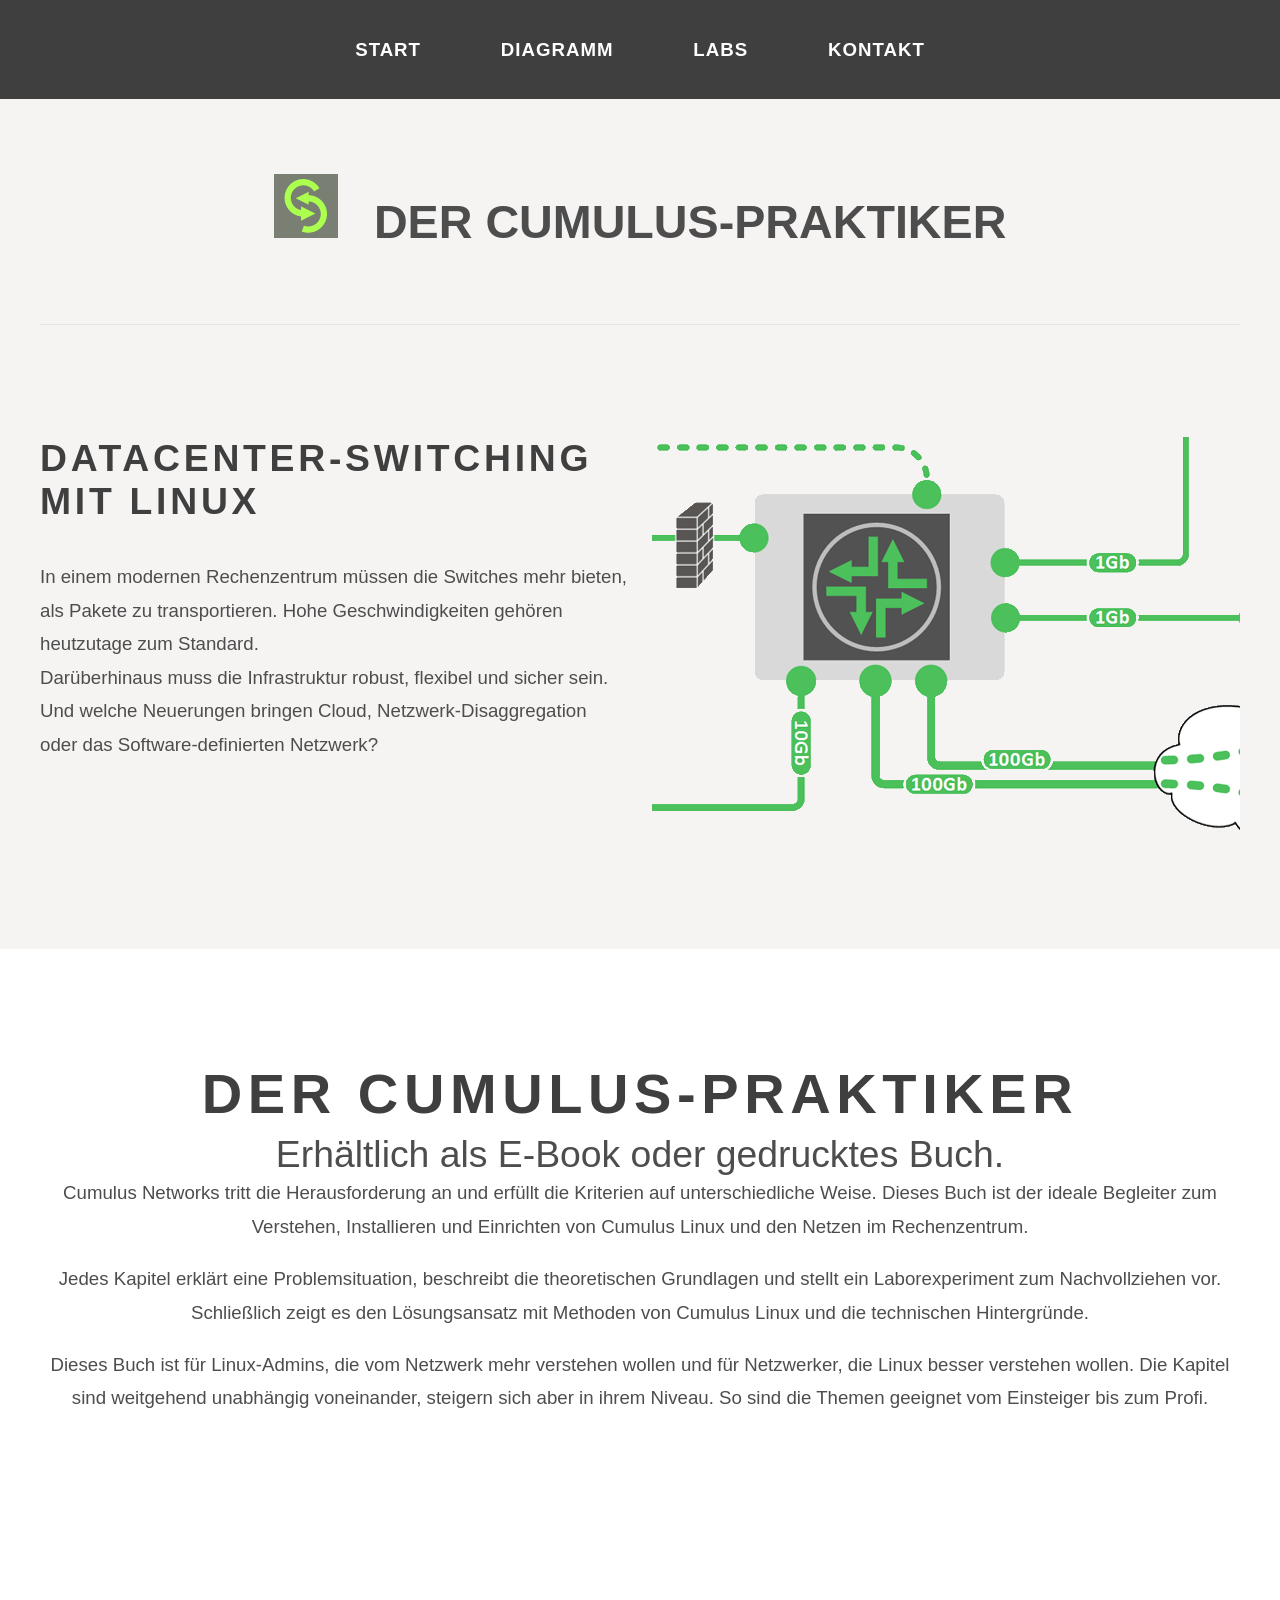
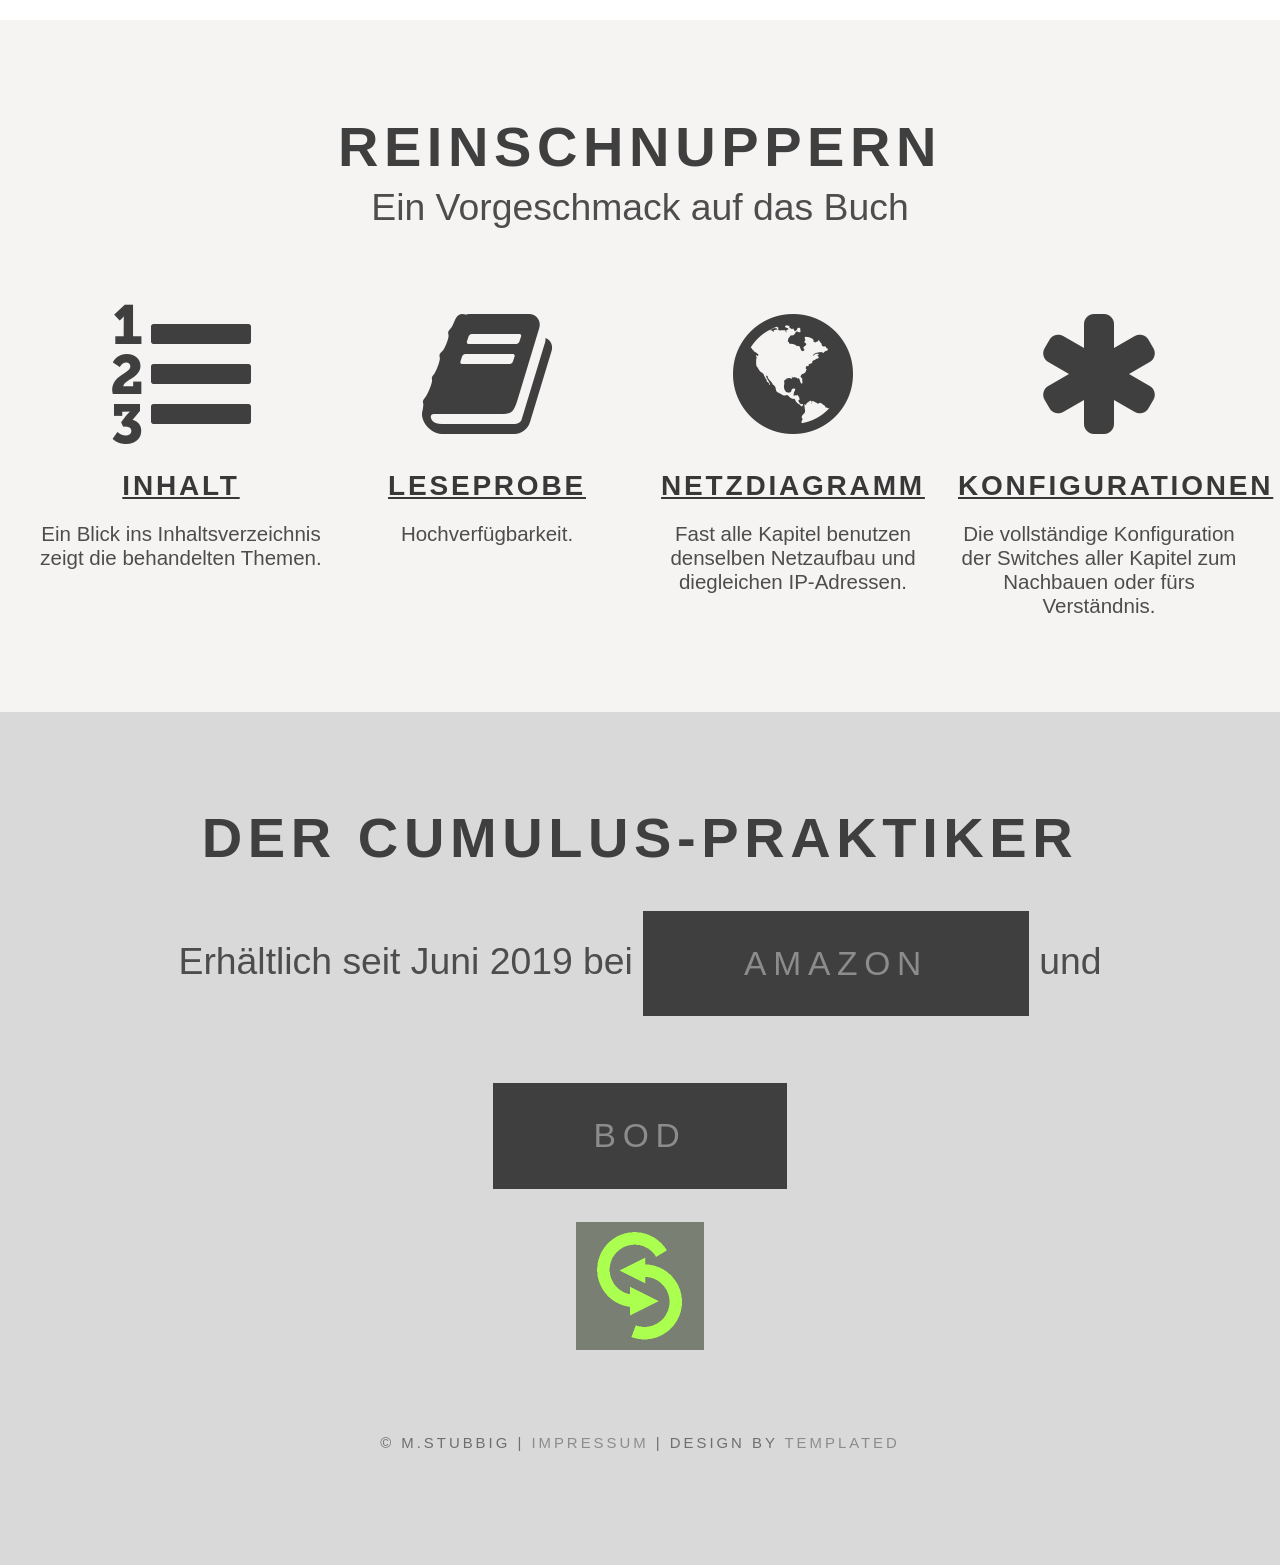
==== commit ad911b2b: "published" ====
--- a/index.html
+++ b/index.html
@@ -112,7 +112,7 @@
 			<div id="copyright" class="container">
 				<div class="major">
 					<h2>Der Cumulus-Praktiker</h2>
-					<span class="byline">Erhältlich ab Juli 2019</span>
+					<span class="byline">Erhältlich seit Juni 2019 bei <a href="https://www.amazon.de" class="button">Amazon</a> und <a href="https://www.bod.de/buchshop/der-cumulus-praktiker-markus-stubbig-9783738604917" class="button">BoD</a></span>
 					<img src='images/logo_256.png' alt='circle' width='128px' />
 				</div>
 				<p>&copy; M.Stubbig | <a href="https://github.com/der-cumulus-praktiker/der-cumulus-praktiker.github.io/blob/master/Impressum.md">Impressum</a> | Design by <a href="http://templated.co" rel="nofollow">TEMPLATED</a></p>
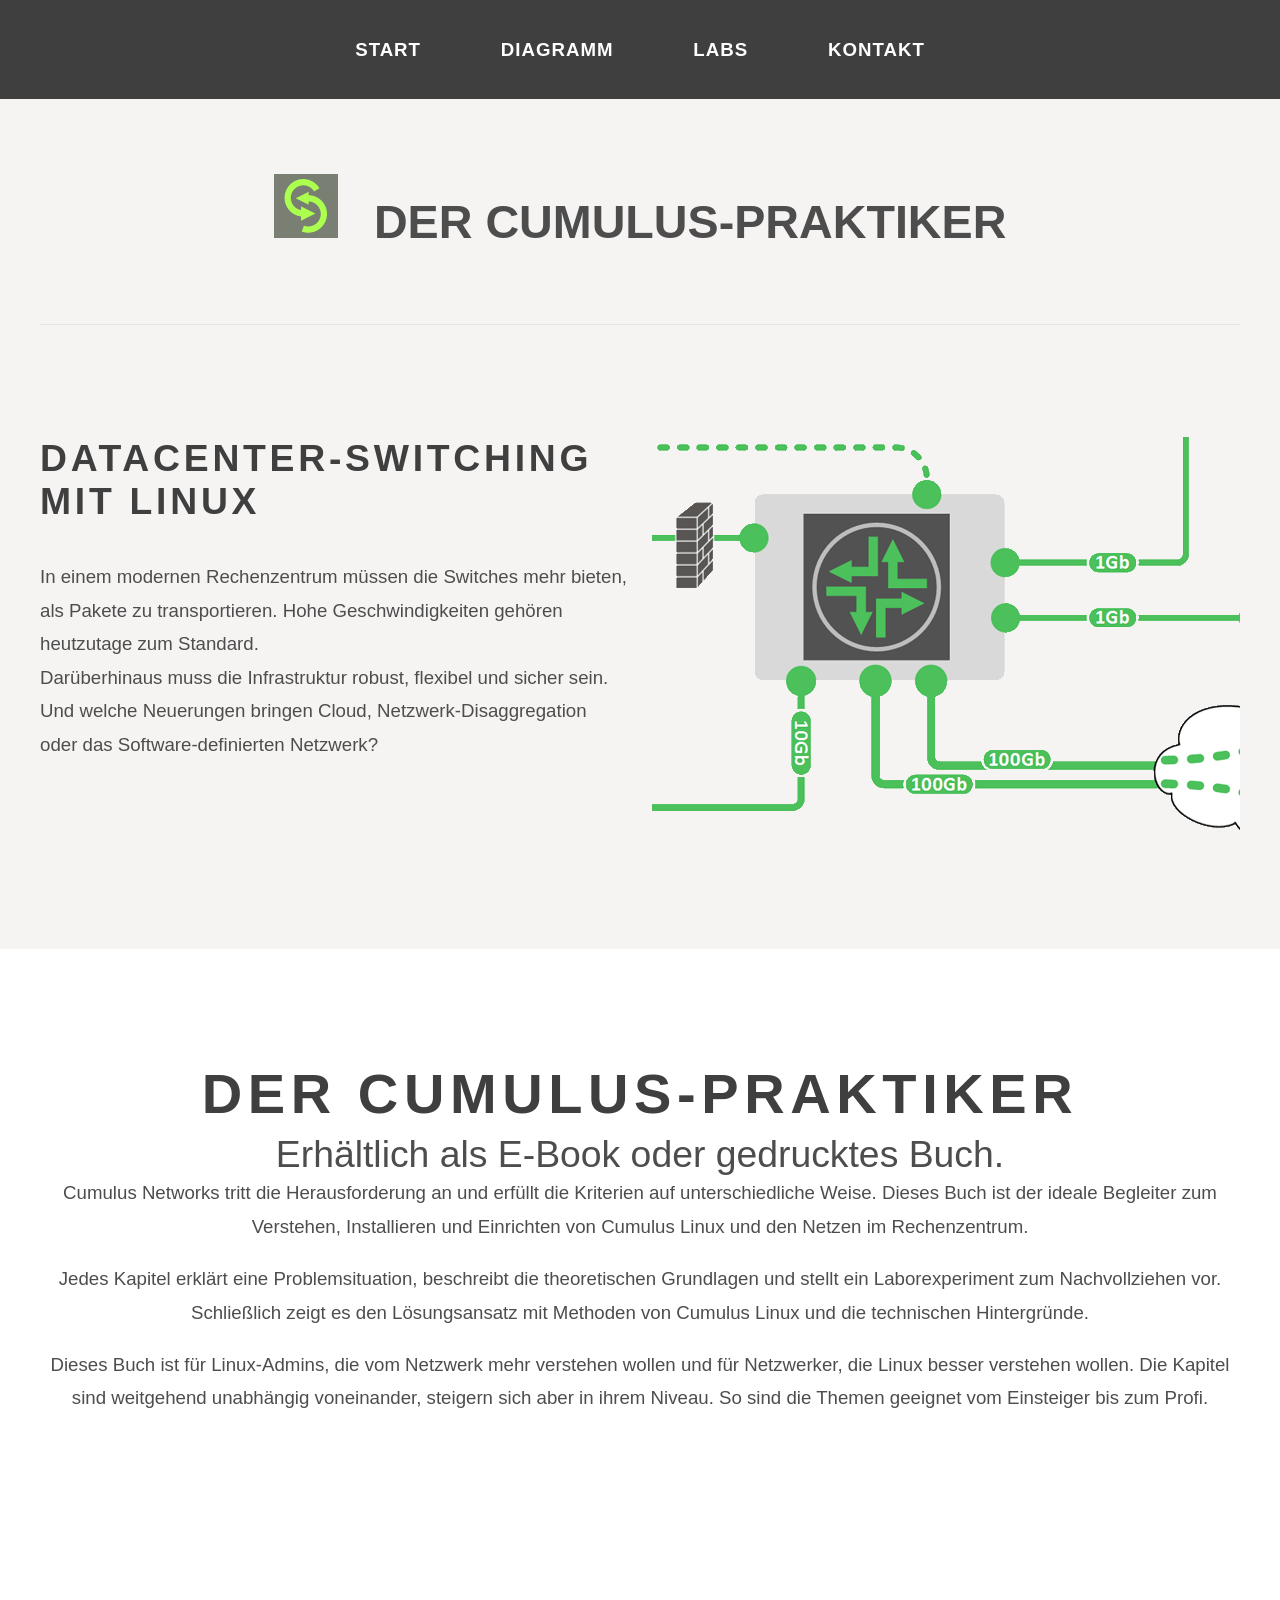
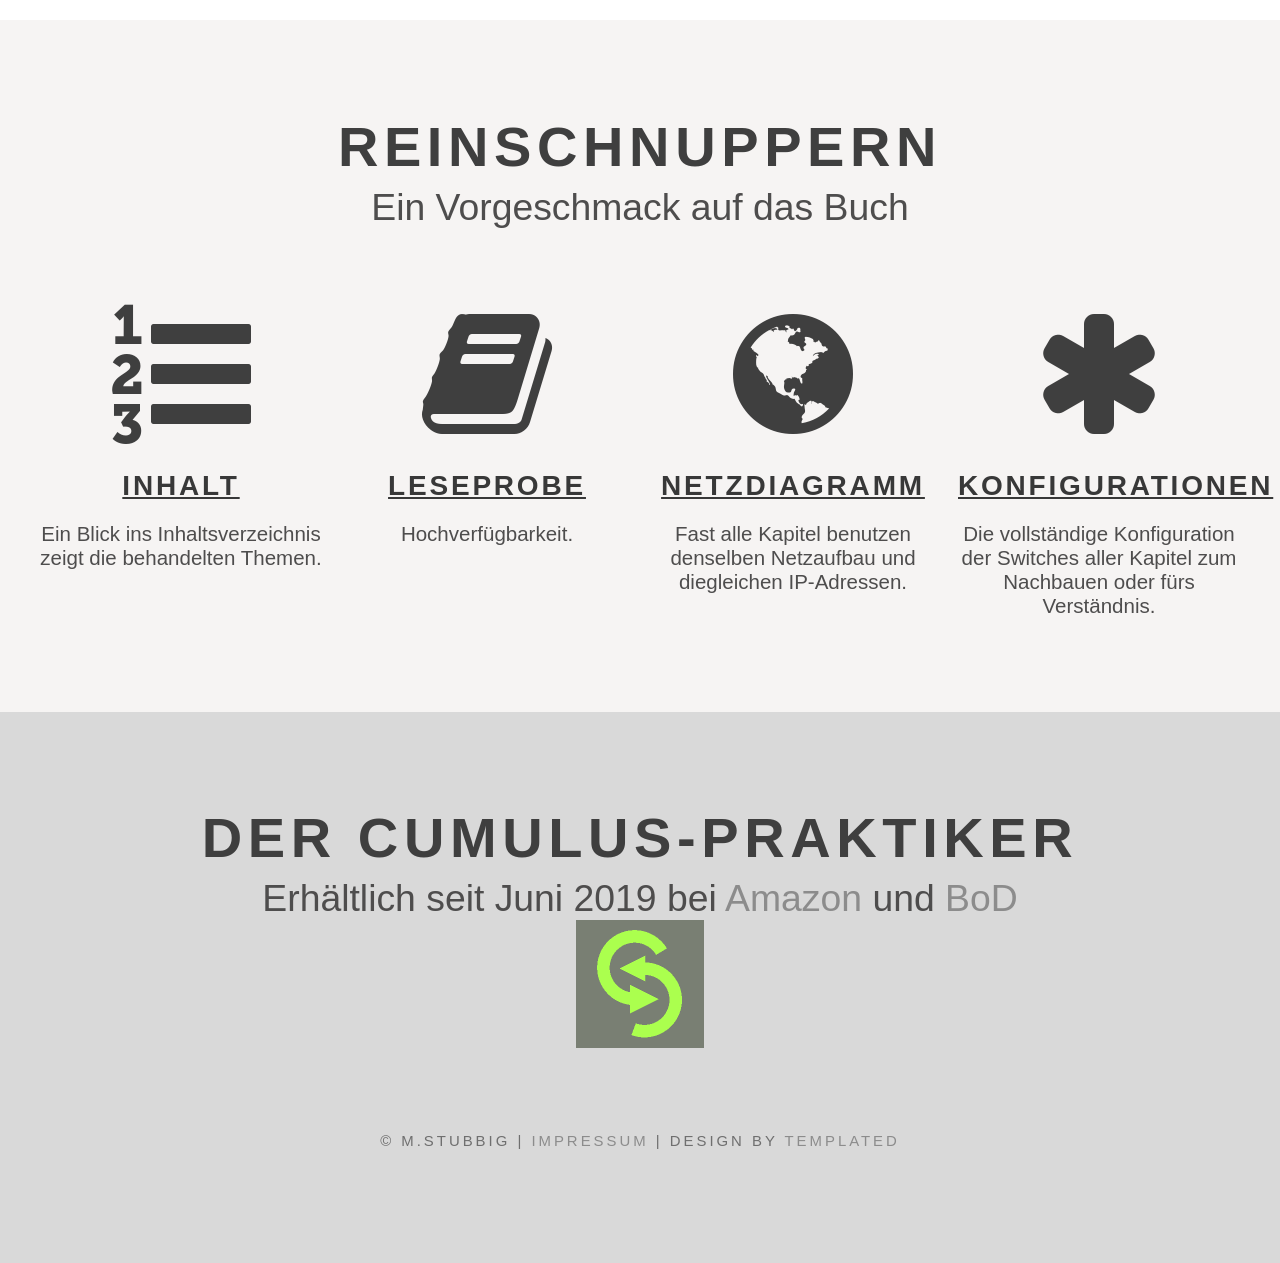
==== commit 0acd7de5: "fixed link" ====
--- a/index.html
+++ b/index.html
@@ -112,7 +112,7 @@
 			<div id="copyright" class="container">
 				<div class="major">
 					<h2>Der Cumulus-Praktiker</h2>
-					<span class="byline">Erhältlich seit Juni 2019 bei <a href="https://www.amazon.de" class="button">Amazon</a> und <a href="https://www.bod.de/buchshop/der-cumulus-praktiker-markus-stubbig-9783738604917" class="button">BoD</a></span>
+					<span class="byline">Erhältlich seit Juni 2019 bei <a href="https://www.amazon.de">Amazon</a> und <a href="https://www.bod.de/buchshop/der-cumulus-praktiker-markus-stubbig-9783738604917">BoD</a></span>
 					<img src='images/logo_256.png' alt='circle' width='128px' />
 				</div>
 				<p>&copy; M.Stubbig | <a href="https://github.com/der-cumulus-praktiker/der-cumulus-praktiker.github.io/blob/master/Impressum.md">Impressum</a> | Design by <a href="http://templated.co" rel="nofollow">TEMPLATED</a></p>
